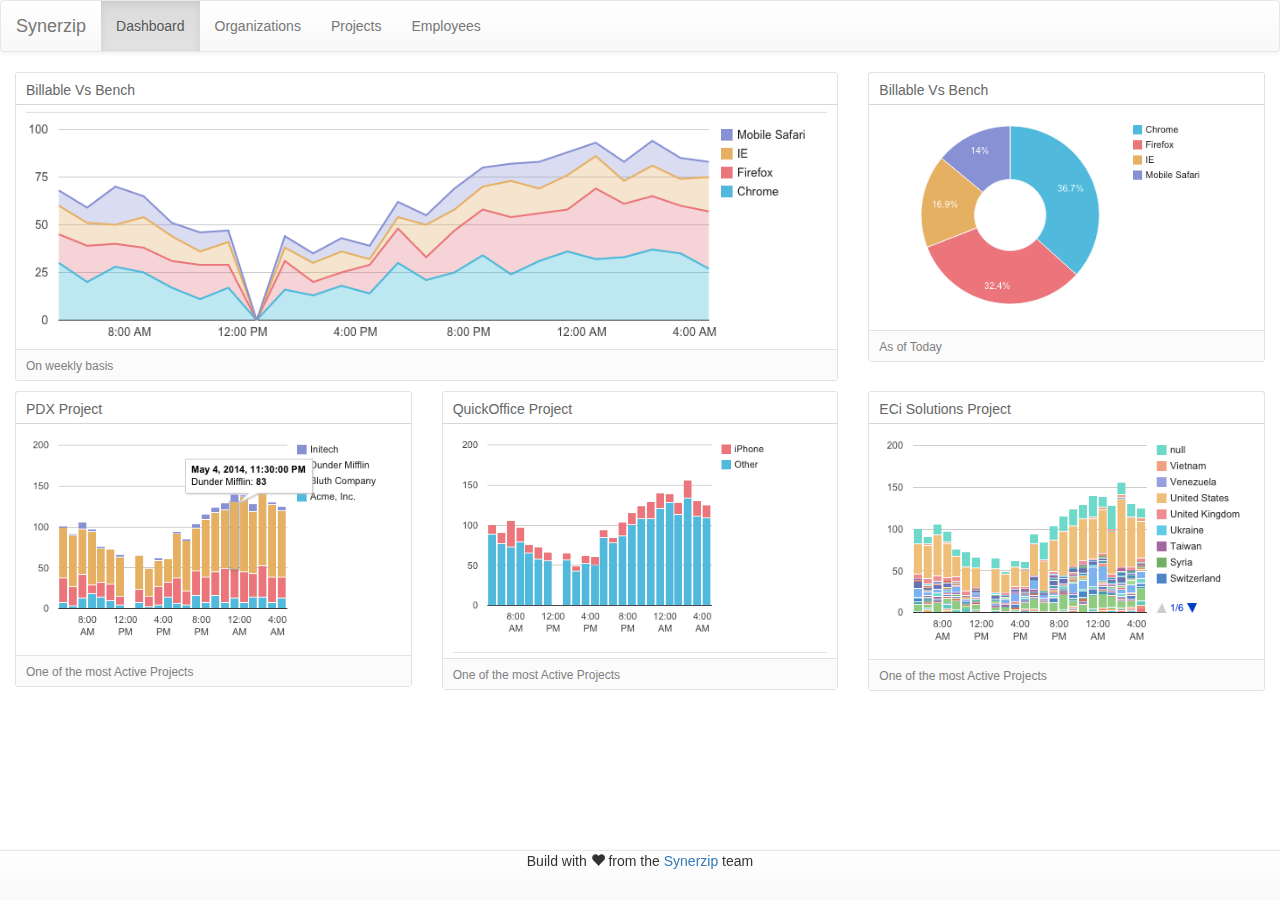
==== index.html @ 0efa426d "Added bootstrap dirs and index" ====
<!DOCTYPE html>
<html>
<head lang="en">
    <meta charset="UTF-8">
    <title>Synerzip Dashboard</title>
    <link rel="stylesheet" href="css/bootstrap.css">
    <link rel="stylesheet" href="css/bootstrap-theme.css">
    <link rel="stylesheet" href="css/main.css">
</head>
<body>
<div class="navbar navbar-default">
    <div class="container-fluid">
        <div class="navbar-header">
            <button type="button" class="navbar-toggle"
                    data-toggle="colapse" data-target="#myNavBar">
                <span class="icon-bar"></span>
                <span class="icon-bar"></span>
                <span class="icon-bar"></span>
            </button>
            <a class="navbar-brand" href="index.html">Synerzip</a>
        </div>
        <div id="myNavBar" class="collapse navbar-collapse">
            <ul class="nav navbar-nav">
                <li class="active"><a href="index.html">Dashboard</a></li>
                <li><a href="organizations.html">Organizations</a></li>
                <li><a href="projects.html">Projects</a></li>
                <li><a href="employees.html">Employees</a></li>
            </ul>
        </div>
    </div>
</div>

<div class="container-fluid">
    <div class="row">
        <div class="col-sm-8">
            <div class="panel-wrapper">
                <div class="panel-title">
                    Billable Vs Bench
                </div>
                <div class="panel-stage">
                    <img class="img-responsive" src="images/area-chart.png">
                </div>
                <div class="panel-notes">
                    On weekly basis
                </div>
            </div>
        </div>

<div class="col-sm-4">
    <div class="panel-wrapper">
        <div class="panel-title">
            Billable Vs Bench
        </div>
        <div class="panel-stage">
            <img src="images/pie-chart.png" class="img-responsive">
        </div>
        <div class="panel-notes">
            As of Today
        </div>
    </div>
    </div>
</div>
    <div class="row">
        <div class="col-sm-4">
            <div class="panel-wrapper">
                <div class="panel-title">
                    PDX Project
                </div>
                <div class="panel-stage">
                    <img src="images/bar-chart-1.png" class="img-responsive">
                </div>
                <div class="panel-notes">
                    One of the most Active Projects
                </div>
            </div>
        </div>
    <div class="col-sm-4">
        <div class="panel-wrapper">
            <div class="panel-title">
                QuickOffice Project
            </div>
            <div class="panel-stage">
                <img src="images/bar-chart-2.png" class="img-responsive">
            </div>
            <div class="panel-notes">
                One of the most Active Projects
            </div>
        </div>
    </div>
    <div class="col-sm-4">
        <div class="panel-wrapper">
            <div class="panel-title">
                ECi Solutions Project
            </div>
            <div class="panel-stage">
                <img src="images/bar-chart-3.png" class="img-responsive">
            </div>
            <div class="panel-notes">
                One of the most Active Projects
            </div>
        </div>
    </div>
<div class="row">
    <div class="col-xs-12">
        &nbsp;
    </div>
    <div class="col-xs-12">
        &nbsp;
    </div>
    <div class="col-xs-12">
        &nbsp;
    </div>
    </div>

<div class="navbar navbar-default navbar-fixed-bottom">
    <div class="container">
        <div class="row">
            <div class="col-md-12 text-center">
                <p>Build with <span class="glyphicon glyphicon-heart"></span> from the <a href="http://www.synerzip.com">Synerzip</a> team</p>
            </div>
        </div>
    </div>
</div>

<script src="js/jquery-1.11.2.js"></script>
<script src="js/bootstrap.js"></script>
    </div>
    </div>
</body>
</html>
---- css/main.css ----
.panel-wrapper {
    background: #fff;
    border: 1px solid #e2e2e2;
    border-radius: 3px;
    margin-bottom: 10px;
}

.panel-wrapper .panel-title {
    border-bottom: 1px solid #d7d7d7;
    color: #666;
    font-size: 14px;
    font-weight: 200;
    padding: 7px 10px 4px;
}

.panel-wrapper .panel-stage {

    overflow: hidden;
    padding: 5px 10px;
    position: relative;
}

.panel-wrapper .panel-notes {
    background: #fbfbfb;
    border-top: 1px solid #e2e2e2;
    color: gray;
    font-size: 12px;
    padding: 8px 10px 5px;
}

.panel-wrapper  .red-days{
    font-size:24pt;
    color:red;
    text-align: center;
    padding:16px;

}

.panel-wrapper .red{
    background: red;
    color: white;
    font-weight: bold;


}

.panel-wrapper .grey{
    background: #fbfbfb;

}

.panel-wrapper .white{
    background: white;

}
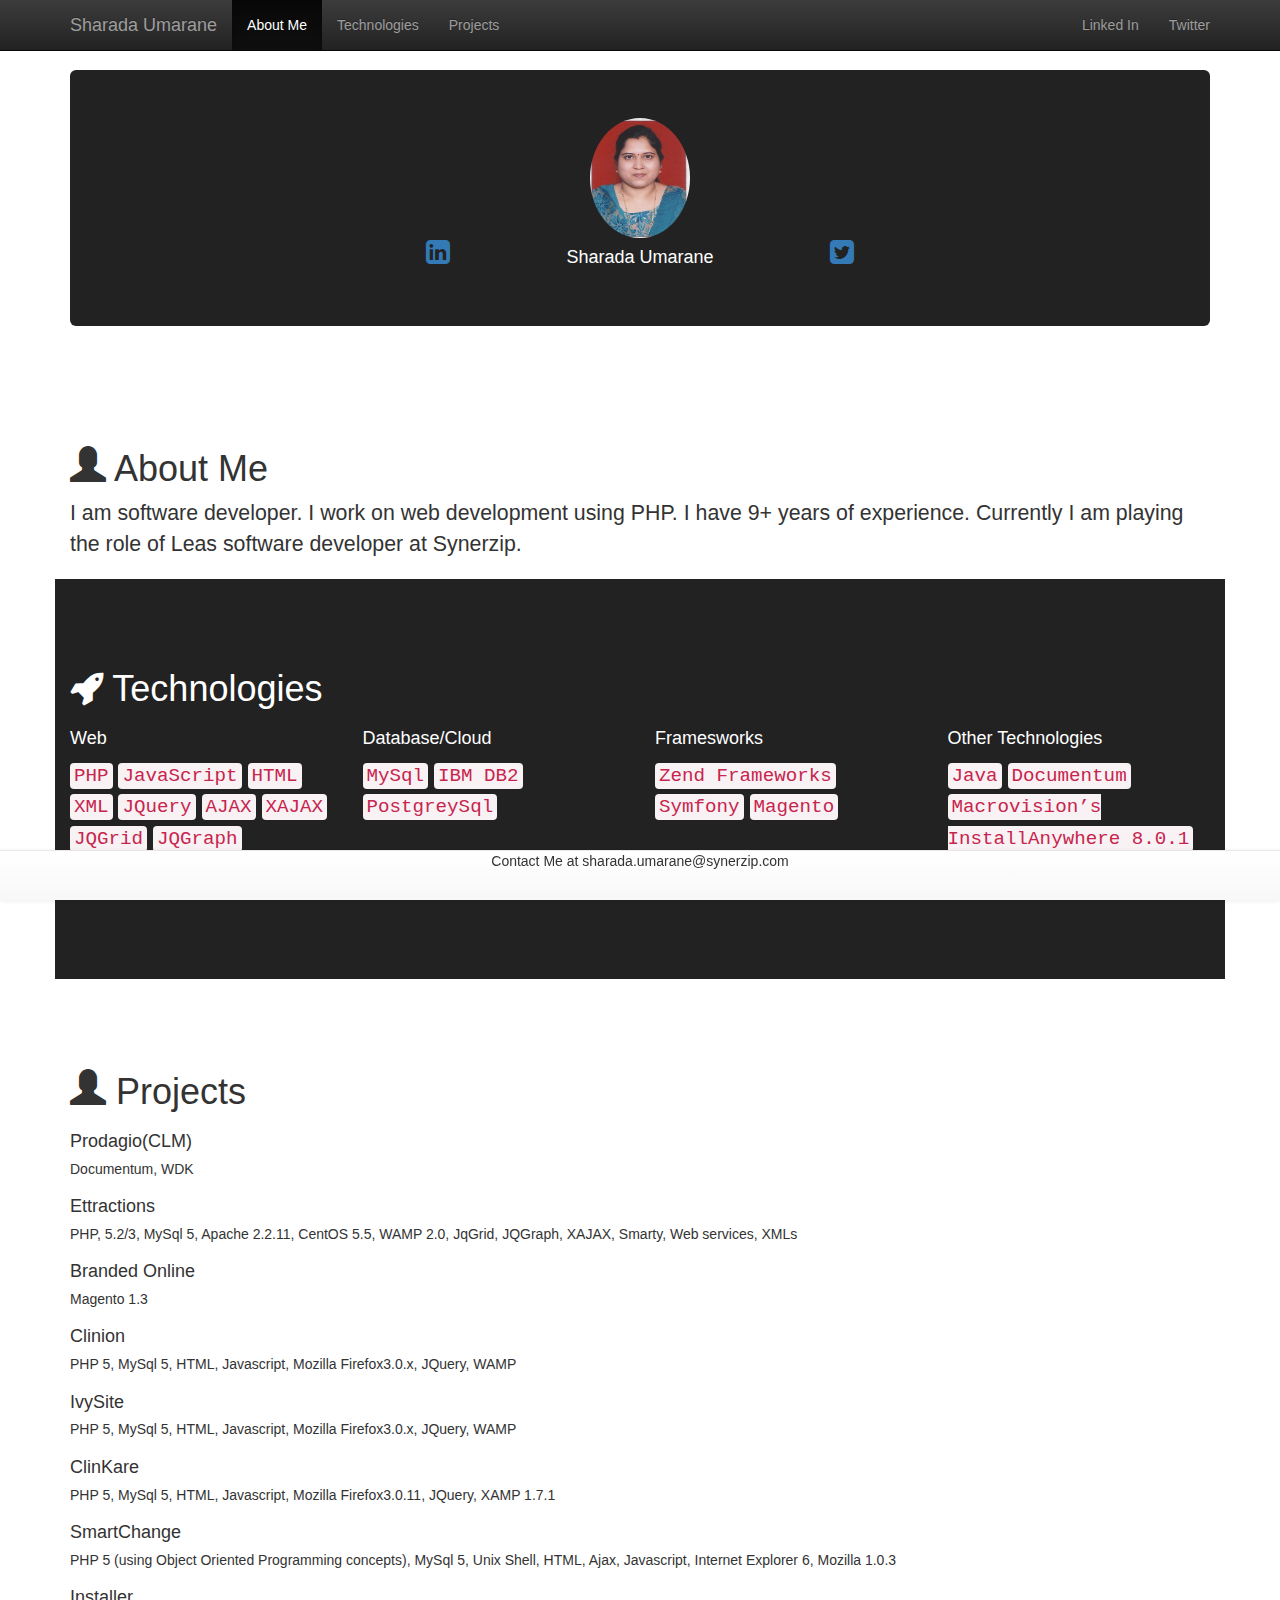
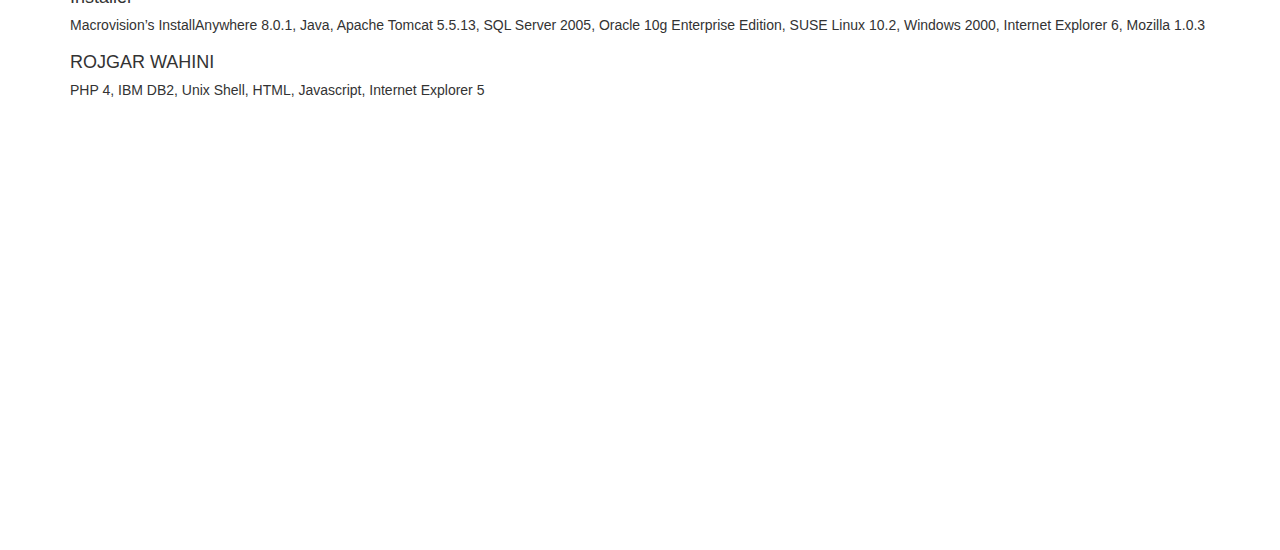
==== commit 15772346: "updating resume" ====
--- a/index.html
+++ b/index.html
@@ -2,104 +2,187 @@
 <html>
 <head lang="en">
     <meta charset="UTF-8">
-    <title>Synerzip Dashboard</title>
+    <title>Sharada Umarane</title>
     <link rel="stylesheet" href="css/bootstrap.css">
     <link rel="stylesheet" href="css/bootstrap-theme.css">
+<!--    <link rel="stylesheet" href="css/font-awesome.min.css">-->
+    <link href="//maxcdn.bootstrapcdn.com/font-awesome/4.2.0/css/font-awesome.min.css" rel="stylesheet">
     <link rel="stylesheet" href="css/main.css">
 </head>
-<body>
-<div class="navbar navbar-default">
-    <div class="container-fluid">
+<body data-spy="scroll" data-target=".navbar-example">
+<nav class="navbar navbar-inverse navbar-fixed-top navbar-example">
+    <div class="container">
         <div class="navbar-header">
             <button type="button" class="navbar-toggle"
-                    data-toggle="colapse" data-target="#myNavBar">
+                    data-toggle="collapse" data-target="#myNavBar" aria-expanded="false" aria-controls="navbar">
+                <span class="sr-only">Toggle navigation</span>
                 <span class="icon-bar"></span>
                 <span class="icon-bar"></span>
                 <span class="icon-bar"></span>
             </button>
-            <a class="navbar-brand" href="index.html">Synerzip</a>
+            <a class="navbar-brand" href="index.html">Sharada Umarane</a>
         </div>
         <div id="myNavBar" class="collapse navbar-collapse">
             <ul class="nav navbar-nav">
-                <li class="active"><a href="index.html">Dashboard</a></li>
-                <li><a href="organizations.html">Organizations</a></li>
-                <li><a href="projects.html">Projects</a></li>
-                <li><a href="employees.html">Employees</a></li>
+                <li class="active"><a href="#aboutme">About Me</a></li>
+                <li><a href="#tech">Technologies</a></li>
+                <li><a href="#projects">Projects</a></li>
+               <!-- <li><a href="#cert">Certifications</a></li>-->
+               <!-- <li><a href="#visa">Visa</a></li>-->
             </ul>
-        </div>
-    </div>
-</div>
-
-<div class="container-fluid">
+            <ul class="nav navbar-nav navbar-right">
+                <li><a target="_blank" href="http://www.linkedin.com">Linked In</a></li>
+                <li><a target="_blank" href="https://twitter.com/SharadaVivekLon">Twitter</a></li>
+            </ul>
+        </div>
+    </div>
+</nav>
+<div class="container">
+    <div class="jumbotron">
+        <img src="images/profile.jpg" class="img-responsive img-circle center-block img-cust" >
+        <div class="row">
+            <div class="col-xs-4 text-right"><a href="http://linkedin.in/in/sharadaumarane" target="_blank"><i class="fa fa-linkedin-square fa-2"></i></a></div>
+            <div class="col-xs-4"><h4 class="text-center">Sharada Umarane</h4></div>
+            <div class="col-xs-4 text-left"><a href="https://twitter.com/SharadaVivekLon" target="_blank"><i class="fa fa-twitter-square fa-2"></i></a></div>
+        </div>
+    </div>
+
+</div>
+<div class="container section" id="aboutme">
+    <div class="row">
+        <div class="col-md-12">
+            <h1><i class="glyphicon glyphicon-user"></i> About Me</h1>
+        </div>
+    </div>
+    <div class="row">
+        <div class="col-xs-12">
+            I am software developer. I work on web development using PHP. I have 9+ years of experience.
+            Currently I am playing the role of Leas software developer at Synerzip.
+        </div>
+    </div>
+</div>
+<div class="row">
+    <div class="col-xs-12">
+        &nbsp;
+    </div>
+</div>
+
+<div class="container section" id="tech">
+    <div class="row">
+        <div class="col-md-12">
+            <h1><i class="fa fa-rocket"></i> Technologies</h1>
+        </div>
+    </div>
+    <div class="row">
+        <div class="col-xs-12 col-md-3">
+            <h4>Web</h4>
+            <code>PHP</code>
+            <code>JavaScript</code>
+            <code>HTML</code>
+            <code>XML</code>
+            <code>JQuery</code>
+            <code>AJAX</code>
+            <code>XAJAX</code>
+            <code>JQGrid</code>
+            <code>JQGraph</code>
+        </div>
+        <div class="col-xs-12 col-md-3">
+            <h4>Database/Cloud</h4>
+            <code>MySql</code>
+            <code>IBM DB2</code>
+            <code>PostgreySql</code>
+        </div>
+        <div class="col-xs-12 col-md-3">
+            <h4>Framesworks</h4>
+            <code>Zend Frameworks</code>
+            <code>Symfony</code>
+            <code>Magento</code>
+        </div>
+        <div class="col-xs-12 col-md-3">
+            <h4>Other Technologies</h4>
+            <code>Java</code>
+            <code>Documentum</code>
+            <code>Macrovision’s InstallAnywhere 8.0.1</code>
+        </div>
+    </div>
+    </div>
+    <div class="container section" id="projects">
+        <div class="row">
+            <div class="col-md-12">
+                <h1><i class="glyphicon glyphicon-user"></i> Projects</h1>
+            </div>
+        </div>
+        <div class="row">
+            <div class="col-xs-12">
+                <h4> Prodagio(CLM)</h4>
+                <h5>Documentum, WDK</h5>
+            </div>
+        </div>
+        <div class="row">
+            <div class="col-xs-12">
+                <h4> Ettractions</h4>
+                <h5>PHP, 5.2/3, MySql 5, Apache 2.2.11, CentOS 5.5, WAMP 2.0, JqGrid, JQGraph, XAJAX, Smarty, Web services, XMLs</h5>
+            </div>
+        </div>
+        <div class="row">
+            <div class="col-xs-12">
+                <h4> Branded Online</h4>
+                <h5>Magento 1.3</h5>
+            </div>
+        </div>
+        <div class="row">
+            <div class="col-xs-12">
+                <h4> Clinion</h4>
+                <h5>PHP 5, MySql 5, HTML, Javascript, Mozilla Firefox3.0.x, JQuery, WAMP</h5>
+            </div>
+        </div>
+        <div class="row">
+            <div class="col-xs-12">
+                <h4> IvySite</h4>
+                <h5>PHP 5, MySql 5, HTML, Javascript, Mozilla Firefox3.0.x, JQuery, WAMP </h5>
+            </div>
+        </div>
+        <div class="row">
+            <div class="col-xs-12">
+                <h4> ClinKare</h4>
+                <h5>PHP 5, MySql 5, HTML, Javascript, Mozilla Firefox3.0.11, JQuery, XAMP 1.7.1</h5>
+            </div>
+        </div>
+
+<div class="row">
+    <div class="col-xs-12">
+        <h4> SmartChange</h4>
+        <h5>PHP 5 (using Object Oriented Programming concepts), MySql 5, Unix Shell, HTML, Ajax, Javascript, Internet Explorer 6, Mozilla 1.0.3</h5>
+    </div>
+</div>
+<div class="row">
+    <div class="col-xs-12">
+        <h4> Installer</h4>
+        <h5>Macrovision’s InstallAnywhere 8.0.1, Java, Apache Tomcat 5.5.13, SQL Server 2005, Oracle 10g Enterprise Edition, SUSE Linux 10.2, Windows 2000, Internet Explorer 6, Mozilla 1.0.3 </h5>
+    </div>
+</div>
+<div class="row">
+    <div class="col-xs-12">
+        <h4> ROJGAR WAHINI</h4>
+        <h5>PHP 4, IBM DB2, Unix Shell, HTML, Javascript, Internet Explorer 5</h5>
+    </div>
+</div>
+</div>
+<div class="row">
+        <div class="col-xs-12">
+            &nbsp;
+        </div>
+    </div>
+
+
+    <br><br><br><br><br><br><br><br><br>
+    <br><br><br><br><br><br><br><br><br>
+</div>
+    <div class="container-fluid">
     <div class="row">
         <div class="col-sm-8">
-            <div class="panel-wrapper">
-                <div class="panel-title">
-                    Billable Vs Bench
-                </div>
-                <div class="panel-stage">
-                    <img class="img-responsive" src="images/area-chart.png">
-                </div>
-                <div class="panel-notes">
-                    On weekly basis
-                </div>
-            </div>
-        </div>
-
-<div class="col-sm-4">
-    <div class="panel-wrapper">
-        <div class="panel-title">
-            Billable Vs Bench
-        </div>
-        <div class="panel-stage">
-            <img src="images/pie-chart.png" class="img-responsive">
-        </div>
-        <div class="panel-notes">
-            As of Today
-        </div>
-    </div>
-    </div>
-</div>
-    <div class="row">
-        <div class="col-sm-4">
-            <div class="panel-wrapper">
-                <div class="panel-title">
-                    PDX Project
-                </div>
-                <div class="panel-stage">
-                    <img src="images/bar-chart-1.png" class="img-responsive">
-                </div>
-                <div class="panel-notes">
-                    One of the most Active Projects
-                </div>
-            </div>
-        </div>
-    <div class="col-sm-4">
-        <div class="panel-wrapper">
-            <div class="panel-title">
-                QuickOffice Project
-            </div>
-            <div class="panel-stage">
-                <img src="images/bar-chart-2.png" class="img-responsive">
-            </div>
-            <div class="panel-notes">
-                One of the most Active Projects
-            </div>
-        </div>
-    </div>
-    <div class="col-sm-4">
-        <div class="panel-wrapper">
-            <div class="panel-title">
-                ECi Solutions Project
-            </div>
-            <div class="panel-stage">
-                <img src="images/bar-chart-3.png" class="img-responsive">
-            </div>
-            <div class="panel-notes">
-                One of the most Active Projects
-            </div>
-        </div>
-    </div>
+
+        </div>
 <div class="row">
     <div class="col-xs-12">
         &nbsp;
@@ -116,7 +199,7 @@
     <div class="container">
         <div class="row">
             <div class="col-md-12 text-center">
-                <p>Build with <span class="glyphicon glyphicon-heart"></span> from the <a href="http://www.synerzip.com">Synerzip</a> team</p>
+                <p>Contact Me at sharada.umarane@synerzip.com</p>
             </div>
         </div>
     </div>
--- a/css/main.css
+++ b/css/main.css
@@ -1,55 +1,44 @@
-.panel-wrapper {
-    background: #fff;
-    border: 1px solid #e2e2e2;
-    border-radius: 3px;
-    margin-bottom: 10px;
-}
-
-.panel-wrapper .panel-title {
-    border-bottom: 1px solid #d7d7d7;
-    color: #666;
-    font-size: 14px;
-    font-weight: 200;
-    padding: 7px 10px 4px;
-}
-
-.panel-wrapper .panel-stage {
-
-    overflow: hidden;
-    padding: 5px 10px;
+body {
+    min-height: 2000px;
+    padding-top: 70px;
     position: relative;
 }
-
-.panel-wrapper .panel-notes {
-    background: #fbfbfb;
-    border-top: 1px solid #e2e2e2;
-    color: gray;
-    font-size: 12px;
-    padding: 8px 10px 5px;
+.section{
+    padding-top:70px;
 }
-
-.panel-wrapper  .red-days{
-    font-size:24pt;
-    color:red;
-    text-align: center;
-    padding:16px;
-
+#aboutme{
+    background: #ffffff;
 }
-
-.panel-wrapper .red{
-    background: red;
-    color: white;
+#tech{
+    background: #222;
+    color:white;
+    height:400px;
+}
+#certs{
+    background: #ffffff;
+}
+.fa-2 {
+    font-size: 2em;
+}
+.jumbotron{
+    background:#222;
+    color:white;
+}
+.section{
+    font-size:16pt;
+}
+.cert-wrapper .title{
+    font-size: 20px;
     font-weight: bold;
-
-
 }
-
-.panel-wrapper .grey{
-    background: #fbfbfb;
-
+.cert-wrapper .from{
+    font-size: 18px;
 }
-
-.panel-wrapper .white{
-    background: white;
-
-}+.cert-wrapper .date{
+    font-size: 16px;
+    color: rgb(153, 153, 153);
+}
+.img-cust{
+    width: 100px;
+    height: 120px;
+}
